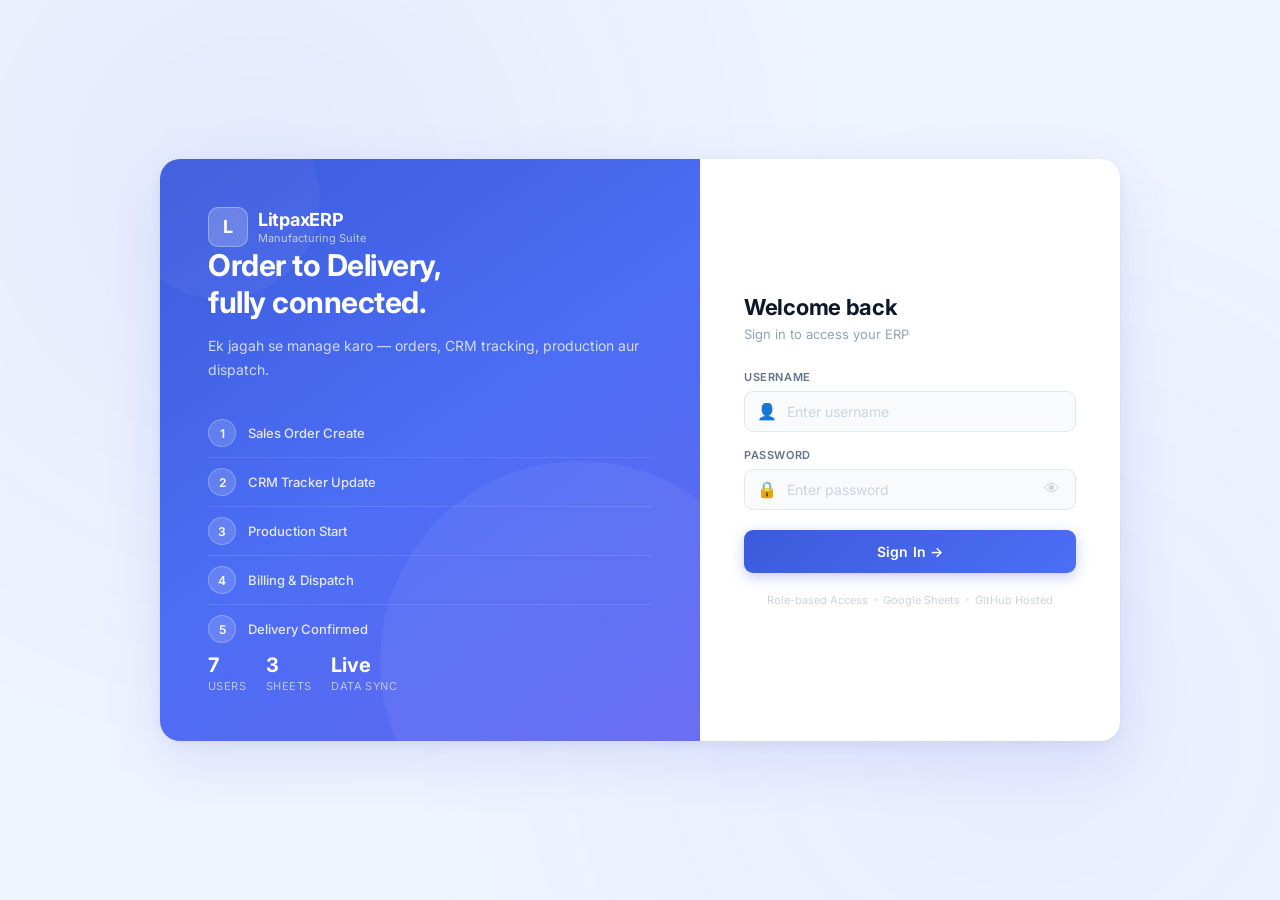
==== index.html @ b2c97452 "Update index.html" ====
<!DOCTYPE html>
<html lang="en">
<head>
<meta charset="UTF-8">
<meta name="viewport" content="width=device-width, initial-scale=1.0">
<title>LitpaxERP — Login</title>
<link href="https://fonts.googleapis.com/css2?family=Inter:wght@300;400;500;600;700&family=JetBrains+Mono:wght@400;500&display=swap" rel="stylesheet">
<style>
*{box-sizing:border-box;margin:0;padding:0;}
html,body{height:100%;}
body{
  font-family:'Inter',sans-serif;
  background:#F0F4FF;
  min-height:100vh;
  display:flex;
  align-items:center;
  justify-content:center;
  padding:20px;
}

/* BG PATTERN */
body::before{
  content:'';
  position:fixed;
  inset:0;
  background-image:
    radial-gradient(circle at 20% 20%, rgba(59,91,219,0.06) 0%, transparent 50%),
    radial-gradient(circle at 80% 80%, rgba(99,102,241,0.05) 0%, transparent 50%);
  pointer-events:none;
  z-index:0;
}

.wrap{
  position:relative;
  z-index:1;
  width:100%;
  max-width:960px;
  display:flex;
  border-radius:20px;
  overflow:hidden;
  box-shadow:0 20px 60px rgba(59,91,219,0.12),0 4px 16px rgba(0,0,0,0.06);
  min-height:540px;
}

/* LEFT */
.left{
  flex:1;
  background:linear-gradient(145deg,#3B5BDB 0%,#4C6EF5 50%,#6366F1 100%);
  padding:48px;
  display:flex;
  flex-direction:column;
  justify-content:space-between;
  position:relative;
  overflow:hidden;
}
.left::before{
  content:'';
  position:absolute;
  width:400px;height:400px;
  background:rgba(255,255,255,0.05);
  border-radius:50%;
  bottom:-120px;right:-80px;
}
.left::after{
  content:'';
  position:absolute;
  width:200px;height:200px;
  background:rgba(255,255,255,0.04);
  border-radius:50%;
  top:-60px;left:-40px;
}

.brand{display:flex;align-items:center;gap:10px;position:relative;z-index:1;}
.brand-mark{
  width:40px;height:40px;border-radius:10px;
  background:rgba(255,255,255,0.2);
  border:1px solid rgba(255,255,255,0.3);
  display:flex;align-items:center;justify-content:center;
  font-size:18px;font-weight:700;color:#fff;
}
.brand-name{font-size:18px;font-weight:700;color:#fff;letter-spacing:-0.3px;}
.brand-tag{font-size:11px;color:rgba(255,255,255,0.65);margin-top:1px;}

.left-mid{position:relative;z-index:1;}
.left-title{font-size:30px;font-weight:700;color:#fff;line-height:1.25;letter-spacing:-0.5px;margin-bottom:12px;}
.left-desc{font-size:14px;color:rgba(255,255,255,0.75);line-height:1.7;margin-bottom:28px;}

.flow-list{display:flex;flex-direction:column;gap:0;}
.flow-item{
  display:flex;align-items:center;gap:12px;
  padding:10px 0;
  border-bottom:1px solid rgba(255,255,255,0.1);
  position:relative;
}
.flow-item:last-child{border-bottom:none;}
.flow-num{
  width:28px;height:28px;border-radius:50%;
  background:rgba(255,255,255,0.15);
  border:1px solid rgba(255,255,255,0.25);
  display:flex;align-items:center;justify-content:center;
  font-size:12px;font-weight:600;color:#fff;flex-shrink:0;
}
.flow-text{font-size:13px;color:rgba(255,255,255,0.85);font-weight:500;}

.left-foot{
  position:relative;z-index:1;
  display:flex;gap:20px;
}
.left-stat{text-align:left;}
.left-stat-val{font-size:20px;font-weight:700;color:#fff;}
.left-stat-lbl{font-size:11px;color:rgba(255,255,255,0.6);margin-top:2px;text-transform:uppercase;letter-spacing:0.4px;}

/* RIGHT */
.right{
  width:420px;
  background:#fff;
  padding:48px 44px;
  display:flex;
  flex-direction:column;
  justify-content:center;
}

.form-head{margin-bottom:28px;}
.form-title{font-size:22px;font-weight:700;color:#0F172A;letter-spacing:-0.3px;margin-bottom:6px;}
.form-sub{font-size:13px;color:#94A3B8;}

.form-group{margin-bottom:16px;}
.form-label{
  display:block;font-size:11px;font-weight:600;
  color:#64748B;text-transform:uppercase;letter-spacing:0.6px;
  margin-bottom:7px;
}
.input-wrap{position:relative;}
.input-icon{
  position:absolute;left:13px;top:50%;transform:translateY(-50%);
  font-size:16px;color:#CBD5E1;pointer-events:none;
  transition:color 0.15s;
}
.input-wrap:focus-within .input-icon{color:#3B5BDB;}
input[type=text],input[type=password]{
  width:100%;
  padding:11px 13px 11px 42px;
  background:#F8FAFC;
  border:1.5px solid #E2E8F0;
  border-radius:9px;
  color:#0F172A;
  font-family:'Inter',sans-serif;
  font-size:14px;
  outline:none;
  transition:border-color 0.15s,background 0.15s,box-shadow 0.15s;
}
input:focus{
  border-color:#3B5BDB;
  background:#fff;
  box-shadow:0 0 0 3px rgba(59,91,219,0.1);
}
input::placeholder{color:#CBD5E1;}
.eye-btn{
  position:absolute;right:12px;top:50%;transform:translateY(-50%);
  background:none;border:none;color:#CBD5E1;cursor:pointer;
  font-size:16px;padding:4px;line-height:1;transition:color 0.15s;
}
.eye-btn:hover{color:#64748B;}

.err-box{
  display:none;align-items:center;gap:8px;
  background:#FEF2F2;border:1.5px solid #FECACA;
  border-radius:8px;padding:10px 13px;
  font-size:13px;color:#DC2626;margin-bottom:14px;
}
.err-box.show{display:flex;}

.btn-login{
  width:100%;padding:13px;
  background:linear-gradient(135deg,#3B5BDB,#4C6EF5);
  border:none;border-radius:9px;
  color:#fff;font-family:'Inter',sans-serif;
  font-size:14px;font-weight:600;
  cursor:pointer;
  display:flex;align-items:center;justify-content:center;gap:8px;
  transition:all 0.15s;
  box-shadow:0 4px 14px rgba(59,91,219,0.3);
  margin-top:4px;letter-spacing:0.1px;
}
.btn-login:hover{box-shadow:0 6px 20px rgba(59,91,219,0.4);transform:translateY(-1px);}
.btn-login:active{transform:scale(0.98);}
.btn-login:disabled{opacity:0.6;cursor:not-allowed;transform:none;}

.spinner{
  width:16px;height:16px;
  border:2px solid rgba(255,255,255,0.3);
  border-top-color:#fff;border-radius:50%;
  animation:spin 0.7s linear infinite;display:none;
}
@keyframes spin{to{transform:rotate(360deg);}}

/* QUICK ACCESS */
.quick-box{
  margin-top:20px;
  border:1.5px solid #EEF2FF;
  border-radius:10px;
  overflow:hidden;
}
.quick-head{
  background:#EEF2FF;
  padding:8px 14px;
  font-size:10px;font-weight:700;
  color:#3B5BDB;text-transform:uppercase;
  letter-spacing:0.8px;
  display:flex;align-items:center;gap:6px;
}
.quick-item{
  display:flex;align-items:center;justify-content:space-between;
  padding:8px 14px;cursor:pointer;
  border-bottom:1px solid #F1F5F9;
  transition:background 0.12s;
}
.quick-item:last-child{border-bottom:none;}
.quick-item:hover{background:#F8FAFF;}
.quick-role{font-size:12px;font-weight:500;color:#475569;}
.quick-user{
  font-family:'JetBrains Mono',monospace;
  font-size:11px;color:#3B5BDB;
  background:#EEF2FF;
  padding:3px 9px;border-radius:5px;font-weight:500;
}
.quick-hint{
  font-size:11px;color:#94A3B8;
  text-align:center;padding:8px;
  background:#FAFAFA;border-top:1px solid #F1F5F9;
}

.bottom-bar{
  display:flex;align-items:center;justify-content:center;
  gap:6px;margin-top:20px;
  font-size:11px;color:#CBD5E1;
}
.dot{width:3px;height:3px;border-radius:50%;background:#E2E8F0;}

/* Tablet */
@media(max-width:900px){
  .wrap{max-width:700px;}
  .left{padding:36px 32px;}
  .right{width:340px;padding:40px 32px;}
  .left-title{font-size:24px;}
}

/* Mobile */
@media(max-width:700px){
  .left{display:none;}
  .right{width:100%;padding:36px 28px;}
  .wrap{max-width:100%;border-radius:16px;min-height:auto;}
  body{padding:16px;align-items:center;}
}

/* Small mobile */
@media(max-width:400px){
  .right{padding:28px 20px;}
  .form-title{font-size:20px;}
  .btn-login{padding:12px;}
  body{padding:12px;}
}
</style>
</head>
<body>

<div class="wrap">

  <!-- LEFT -->
  <div class="left">
    <div class="brand">
      <div class="brand-mark">L</div>
      <div>
        <div class="brand-name">LitpaxERP</div>
        <div class="brand-tag">Manufacturing Suite</div>
      </div>
    </div>

    <div class="left-mid">
      <div class="left-title">Order to Delivery,<br>fully connected.</div>
      <div class="left-desc">Ek jagah se manage karo — orders, CRM tracking, production aur dispatch.</div>
      <div class="flow-list">
        <div class="flow-item"><div class="flow-num">1</div><div class="flow-text">Sales Order Create</div></div>
        <div class="flow-item"><div class="flow-num">2</div><div class="flow-text">CRM Tracker Update</div></div>
        <div class="flow-item"><div class="flow-num">3</div><div class="flow-text">Production Start</div></div>
        <div class="flow-item"><div class="flow-num">4</div><div class="flow-text">Billing & Dispatch</div></div>
        <div class="flow-item"><div class="flow-num">5</div><div class="flow-text">Delivery Confirmed</div></div>
      </div>
    </div>

    <div class="left-foot">
      <div class="left-stat"><div class="left-stat-val">7</div><div class="left-stat-lbl">Users</div></div>
      <div class="left-stat"><div class="left-stat-val">3</div><div class="left-stat-lbl">Sheets</div></div>
      <div class="left-stat"><div class="left-stat-val">Live</div><div class="left-stat-lbl">Data Sync</div></div>
    </div>
  </div>

  <!-- RIGHT -->
  <div class="right">
    <div class="form-head">
      <div class="form-title">Welcome back</div>
      <div class="form-sub">Sign in to access your ERP</div>
    </div>

    <div class="err-box" id="errBox">
      <span>⚠</span><span id="errTxt">Invalid credentials</span>
    </div>

    <div class="form-group">
      <label class="form-label">Username</label>
      <div class="input-wrap">
        <span class="input-icon">👤</span>
        <input type="text" id="uname" placeholder="Enter username" autocomplete="username">
      </div>
    </div>

    <div class="form-group">
      <label class="form-label">Password</label>
      <div class="input-wrap">
        <span class="input-icon">🔒</span>
        <input type="password" id="pword" placeholder="Enter password" autocomplete="current-password">
        <button class="eye-btn" onclick="toggleEye()">👁</button>
      </div>
    </div>

    <button class="btn-login" id="loginBtn" onclick="doLogin()">
      <div class="spinner" id="spin"></div>
      <span id="btnTxt">Sign In →</span>
    </button>



    <div class="bottom-bar">
      <span>Role-based Access</span><div class="dot"></div>
      <span>Google Sheets</span><div class="dot"></div>
      <span>GitHub Hosted</span>
    </div>
  </div>

</div>

<script>
const API='https://script.google.com/macros/s/AKfycbzCTZAevauD6SlK-F3lDnTPwK_LBGmGgF4tZtJoOmM29NCnWnhcChgWjzxtUrxugP7SqA/exec';

document.getElementById('pword').addEventListener('keydown',e=>{if(e.key==='Enter')doLogin();});
document.getElementById('uname').addEventListener('keydown',e=>{if(e.key==='Enter')document.getElementById('pword').focus();});

function toggleEye(){
  const i=document.getElementById('pword');
  i.type=i.type==='password'?'text':'password';
}

function setLoad(on){
  document.getElementById('loginBtn').disabled=on;
  document.getElementById('spin').style.display=on?'block':'none';
  document.getElementById('btnTxt').textContent=on?'Signing in...':'Sign In →';
}

function showErr(m){
  document.getElementById('errTxt').textContent=m;
  document.getElementById('errBox').classList.add('show');
}

function hideErr(){document.getElementById('errBox').classList.remove('show');}

function doLogin(){
  const u=document.getElementById('uname').value.trim();
  const p=document.getElementById('pword').value.trim();
  if(!u||!p){showErr('Username aur password dono bharein');return;}
  hideErr();setLoad(true);window._done=false;
  const s=document.createElement('script');
  s.src=`${API}?action=login&username=${encodeURIComponent(u)}&password=${encodeURIComponent(p)}&callback=onLogin`;
  s.onerror=()=>{setLoad(false);showErr('Network error — dobara try karein');};
  document.body.appendChild(s);
  setTimeout(()=>{if(!window._done){setLoad(false);showErr('Timeout — please retry');}},12000);
}

function onLogin(res){
  window._done=true;setLoad(false);
  if(res.success){
    sessionStorage.setItem('erp_user',JSON.stringify(res.user));
    window.location.href='app.html';
  }else{
    showErr(res.message||'Login failed');
  }
}
</script>
</body>
</html>
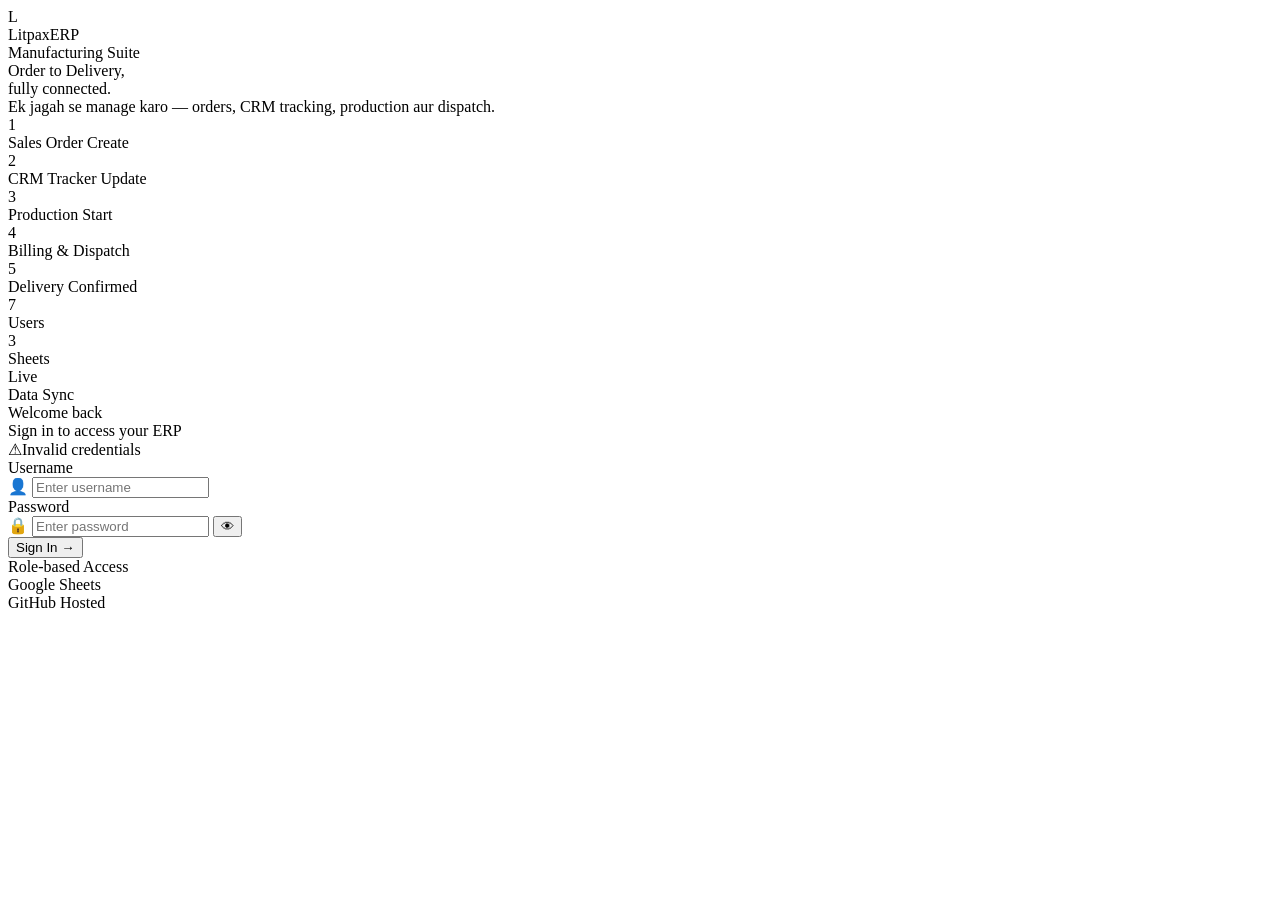
==== commit 4a78123a: "Update index.html" ====
--- a/index.html
+++ b/index.html
@@ -5,262 +5,7 @@
 <meta name="viewport" content="width=device-width, initial-scale=1.0">
 <title>LitpaxERP — Login</title>
 <link href="https://fonts.googleapis.com/css2?family=Inter:wght@300;400;500;600;700&family=JetBrains+Mono:wght@400;500&display=swap" rel="stylesheet">
-<style>
-*{box-sizing:border-box;margin:0;padding:0;}
-html,body{height:100%;}
-body{
-  font-family:'Inter',sans-serif;
-  background:#F0F4FF;
-  min-height:100vh;
-  display:flex;
-  align-items:center;
-  justify-content:center;
-  padding:20px;
-}
-
-/* BG PATTERN */
-body::before{
-  content:'';
-  position:fixed;
-  inset:0;
-  background-image:
-    radial-gradient(circle at 20% 20%, rgba(59,91,219,0.06) 0%, transparent 50%),
-    radial-gradient(circle at 80% 80%, rgba(99,102,241,0.05) 0%, transparent 50%);
-  pointer-events:none;
-  z-index:0;
-}
-
-.wrap{
-  position:relative;
-  z-index:1;
-  width:100%;
-  max-width:960px;
-  display:flex;
-  border-radius:20px;
-  overflow:hidden;
-  box-shadow:0 20px 60px rgba(59,91,219,0.12),0 4px 16px rgba(0,0,0,0.06);
-  min-height:540px;
-}
-
-/* LEFT */
-.left{
-  flex:1;
-  background:linear-gradient(145deg,#3B5BDB 0%,#4C6EF5 50%,#6366F1 100%);
-  padding:48px;
-  display:flex;
-  flex-direction:column;
-  justify-content:space-between;
-  position:relative;
-  overflow:hidden;
-}
-.left::before{
-  content:'';
-  position:absolute;
-  width:400px;height:400px;
-  background:rgba(255,255,255,0.05);
-  border-radius:50%;
-  bottom:-120px;right:-80px;
-}
-.left::after{
-  content:'';
-  position:absolute;
-  width:200px;height:200px;
-  background:rgba(255,255,255,0.04);
-  border-radius:50%;
-  top:-60px;left:-40px;
-}
-
-.brand{display:flex;align-items:center;gap:10px;position:relative;z-index:1;}
-.brand-mark{
-  width:40px;height:40px;border-radius:10px;
-  background:rgba(255,255,255,0.2);
-  border:1px solid rgba(255,255,255,0.3);
-  display:flex;align-items:center;justify-content:center;
-  font-size:18px;font-weight:700;color:#fff;
-}
-.brand-name{font-size:18px;font-weight:700;color:#fff;letter-spacing:-0.3px;}
-.brand-tag{font-size:11px;color:rgba(255,255,255,0.65);margin-top:1px;}
-
-.left-mid{position:relative;z-index:1;}
-.left-title{font-size:30px;font-weight:700;color:#fff;line-height:1.25;letter-spacing:-0.5px;margin-bottom:12px;}
-.left-desc{font-size:14px;color:rgba(255,255,255,0.75);line-height:1.7;margin-bottom:28px;}
-
-.flow-list{display:flex;flex-direction:column;gap:0;}
-.flow-item{
-  display:flex;align-items:center;gap:12px;
-  padding:10px 0;
-  border-bottom:1px solid rgba(255,255,255,0.1);
-  position:relative;
-}
-.flow-item:last-child{border-bottom:none;}
-.flow-num{
-  width:28px;height:28px;border-radius:50%;
-  background:rgba(255,255,255,0.15);
-  border:1px solid rgba(255,255,255,0.25);
-  display:flex;align-items:center;justify-content:center;
-  font-size:12px;font-weight:600;color:#fff;flex-shrink:0;
-}
-.flow-text{font-size:13px;color:rgba(255,255,255,0.85);font-weight:500;}
-
-.left-foot{
-  position:relative;z-index:1;
-  display:flex;gap:20px;
-}
-.left-stat{text-align:left;}
-.left-stat-val{font-size:20px;font-weight:700;color:#fff;}
-.left-stat-lbl{font-size:11px;color:rgba(255,255,255,0.6);margin-top:2px;text-transform:uppercase;letter-spacing:0.4px;}
-
-/* RIGHT */
-.right{
-  width:420px;
-  background:#fff;
-  padding:48px 44px;
-  display:flex;
-  flex-direction:column;
-  justify-content:center;
-}
-
-.form-head{margin-bottom:28px;}
-.form-title{font-size:22px;font-weight:700;color:#0F172A;letter-spacing:-0.3px;margin-bottom:6px;}
-.form-sub{font-size:13px;color:#94A3B8;}
-
-.form-group{margin-bottom:16px;}
-.form-label{
-  display:block;font-size:11px;font-weight:600;
-  color:#64748B;text-transform:uppercase;letter-spacing:0.6px;
-  margin-bottom:7px;
-}
-.input-wrap{position:relative;}
-.input-icon{
-  position:absolute;left:13px;top:50%;transform:translateY(-50%);
-  font-size:16px;color:#CBD5E1;pointer-events:none;
-  transition:color 0.15s;
-}
-.input-wrap:focus-within .input-icon{color:#3B5BDB;}
-input[type=text],input[type=password]{
-  width:100%;
-  padding:11px 13px 11px 42px;
-  background:#F8FAFC;
-  border:1.5px solid #E2E8F0;
-  border-radius:9px;
-  color:#0F172A;
-  font-family:'Inter',sans-serif;
-  font-size:14px;
-  outline:none;
-  transition:border-color 0.15s,background 0.15s,box-shadow 0.15s;
-}
-input:focus{
-  border-color:#3B5BDB;
-  background:#fff;
-  box-shadow:0 0 0 3px rgba(59,91,219,0.1);
-}
-input::placeholder{color:#CBD5E1;}
-.eye-btn{
-  position:absolute;right:12px;top:50%;transform:translateY(-50%);
-  background:none;border:none;color:#CBD5E1;cursor:pointer;
-  font-size:16px;padding:4px;line-height:1;transition:color 0.15s;
-}
-.eye-btn:hover{color:#64748B;}
-
-.err-box{
-  display:none;align-items:center;gap:8px;
-  background:#FEF2F2;border:1.5px solid #FECACA;
-  border-radius:8px;padding:10px 13px;
-  font-size:13px;color:#DC2626;margin-bottom:14px;
-}
-.err-box.show{display:flex;}
-
-.btn-login{
-  width:100%;padding:13px;
-  background:linear-gradient(135deg,#3B5BDB,#4C6EF5);
-  border:none;border-radius:9px;
-  color:#fff;font-family:'Inter',sans-serif;
-  font-size:14px;font-weight:600;
-  cursor:pointer;
-  display:flex;align-items:center;justify-content:center;gap:8px;
-  transition:all 0.15s;
-  box-shadow:0 4px 14px rgba(59,91,219,0.3);
-  margin-top:4px;letter-spacing:0.1px;
-}
-.btn-login:hover{box-shadow:0 6px 20px rgba(59,91,219,0.4);transform:translateY(-1px);}
-.btn-login:active{transform:scale(0.98);}
-.btn-login:disabled{opacity:0.6;cursor:not-allowed;transform:none;}
-
-.spinner{
-  width:16px;height:16px;
-  border:2px solid rgba(255,255,255,0.3);
-  border-top-color:#fff;border-radius:50%;
-  animation:spin 0.7s linear infinite;display:none;
-}
-@keyframes spin{to{transform:rotate(360deg);}}
-
-/* QUICK ACCESS */
-.quick-box{
-  margin-top:20px;
-  border:1.5px solid #EEF2FF;
-  border-radius:10px;
-  overflow:hidden;
-}
-.quick-head{
-  background:#EEF2FF;
-  padding:8px 14px;
-  font-size:10px;font-weight:700;
-  color:#3B5BDB;text-transform:uppercase;
-  letter-spacing:0.8px;
-  display:flex;align-items:center;gap:6px;
-}
-.quick-item{
-  display:flex;align-items:center;justify-content:space-between;
-  padding:8px 14px;cursor:pointer;
-  border-bottom:1px solid #F1F5F9;
-  transition:background 0.12s;
-}
-.quick-item:last-child{border-bottom:none;}
-.quick-item:hover{background:#F8FAFF;}
-.quick-role{font-size:12px;font-weight:500;color:#475569;}
-.quick-user{
-  font-family:'JetBrains Mono',monospace;
-  font-size:11px;color:#3B5BDB;
-  background:#EEF2FF;
-  padding:3px 9px;border-radius:5px;font-weight:500;
-}
-.quick-hint{
-  font-size:11px;color:#94A3B8;
-  text-align:center;padding:8px;
-  background:#FAFAFA;border-top:1px solid #F1F5F9;
-}
-
-.bottom-bar{
-  display:flex;align-items:center;justify-content:center;
-  gap:6px;margin-top:20px;
-  font-size:11px;color:#CBD5E1;
-}
-.dot{width:3px;height:3px;border-radius:50%;background:#E2E8F0;}
-
-/* Tablet */
-@media(max-width:900px){
-  .wrap{max-width:700px;}
-  .left{padding:36px 32px;}
-  .right{width:340px;padding:40px 32px;}
-  .left-title{font-size:24px;}
-}
-
-/* Mobile */
-@media(max-width:700px){
-  .left{display:none;}
-  .right{width:100%;padding:36px 28px;}
-  .wrap{max-width:100%;border-radius:16px;min-height:auto;}
-  body{padding:16px;align-items:center;}
-}
-
-/* Small mobile */
-@media(max-width:400px){
-  .right{padding:28px 20px;}
-  .form-title{font-size:20px;}
-  .btn-login{padding:12px;}
-  body{padding:12px;}
-}
-</style>
+<link rel="stylesheet" href="index.css">
 </head>
 <body>
 
@@ -328,8 +73,6 @@
       <span id="btnTxt">Sign In →</span>
     </button>
 
-
-
     <div class="bottom-bar">
       <span>Role-based Access</span><div class="dot"></div>
       <span>Google Sheets</span><div class="dot"></div>
@@ -339,51 +82,6 @@
 
 </div>
 
-<script>
-const API='https://script.google.com/macros/s/AKfycbzCTZAevauD6SlK-F3lDnTPwK_LBGmGgF4tZtJoOmM29NCnWnhcChgWjzxtUrxugP7SqA/exec';
-
-document.getElementById('pword').addEventListener('keydown',e=>{if(e.key==='Enter')doLogin();});
-document.getElementById('uname').addEventListener('keydown',e=>{if(e.key==='Enter')document.getElementById('pword').focus();});
-
-function toggleEye(){
-  const i=document.getElementById('pword');
-  i.type=i.type==='password'?'text':'password';
-}
-
-function setLoad(on){
-  document.getElementById('loginBtn').disabled=on;
-  document.getElementById('spin').style.display=on?'block':'none';
-  document.getElementById('btnTxt').textContent=on?'Signing in...':'Sign In →';
-}
-
-function showErr(m){
-  document.getElementById('errTxt').textContent=m;
-  document.getElementById('errBox').classList.add('show');
-}
-
-function hideErr(){document.getElementById('errBox').classList.remove('show');}
-
-function doLogin(){
-  const u=document.getElementById('uname').value.trim();
-  const p=document.getElementById('pword').value.trim();
-  if(!u||!p){showErr('Username aur password dono bharein');return;}
-  hideErr();setLoad(true);window._done=false;
-  const s=document.createElement('script');
-  s.src=`${API}?action=login&username=${encodeURIComponent(u)}&password=${encodeURIComponent(p)}&callback=onLogin`;
-  s.onerror=()=>{setLoad(false);showErr('Network error — dobara try karein');};
-  document.body.appendChild(s);
-  setTimeout(()=>{if(!window._done){setLoad(false);showErr('Timeout — please retry');}},12000);
-}
-
-function onLogin(res){
-  window._done=true;setLoad(false);
-  if(res.success){
-    sessionStorage.setItem('erp_user',JSON.stringify(res.user));
-    window.location.href='app.html';
-  }else{
-    showErr(res.message||'Login failed');
-  }
-}
-</script>
+<script src="index.js"></script>
 </body>
 </html>
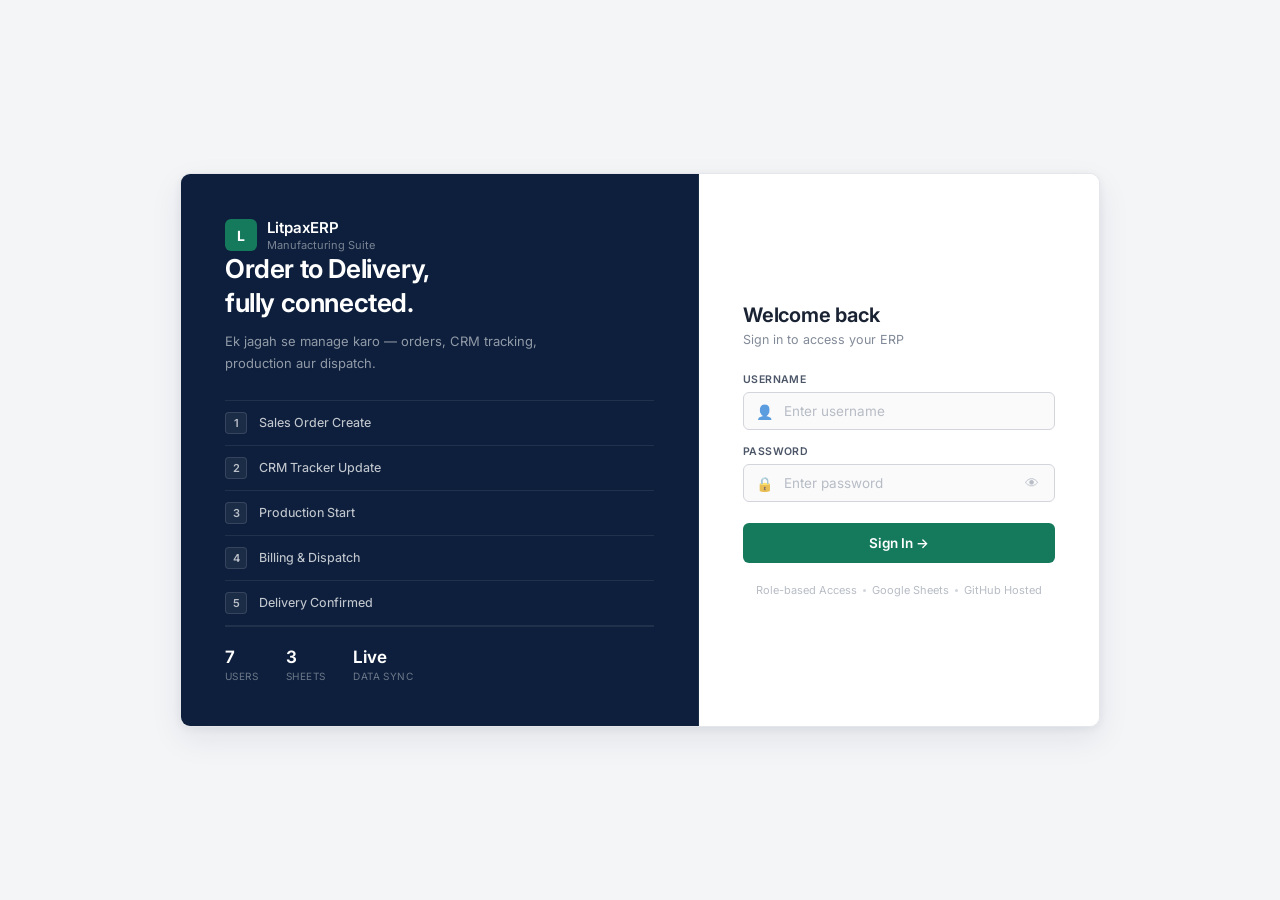
==== commit e7109325: "Update index.html" ====
--- a/index.html
+++ b/index.html
@@ -82,6 +82,7 @@
 
 </div>
 
+<script src="config.js"></script>
 <script src="index.js"></script>
 </body>
 </html>
--- a/index.css
+++ b/index.css
@@ -0,0 +1,227 @@
+*{box-sizing:border-box;margin:0;padding:0;}
+html,body{height:100%;}
+body{
+  font-family:'Inter',sans-serif;
+  background:#F4F5F7;
+  min-height:100vh;
+  display:flex;
+  align-items:center;
+  justify-content:center;
+  padding:20px;
+}
+
+.wrap{
+  position:relative;
+  z-index:1;
+  width:100%;
+  max-width:920px;
+  display:flex;
+  border-radius:10px;
+  overflow:hidden;
+  box-shadow:0 2px 8px rgba(13,31,60,0.06), 0 12px 32px rgba(13,31,60,0.08);
+  min-height:520px;
+  border:1px solid #E4E6EA;
+}
+
+/* LEFT — flat navy, no gradient blobs, structured like an MNC product panel */
+.left{
+  flex:1;
+  background:#0D1F3C;
+  padding:44px;
+  display:flex;
+  flex-direction:column;
+  justify-content:space-between;
+  position:relative;
+  border-right:1px solid rgba(255,255,255,0.06);
+}
+
+.brand{display:flex;align-items:center;gap:10px;position:relative;z-index:1;}
+.brand-mark{
+  width:32px;height:32px;border-radius:6px;
+  background:#157A5C;
+  display:flex;align-items:center;justify-content:center;
+  font-size:14px;font-weight:700;color:#fff;
+}
+.brand-name{font-size:15px;font-weight:600;color:#fff;letter-spacing:-0.1px;}
+.brand-tag{font-size:11px;color:rgba(255,255,255,0.45);margin-top:1px;}
+
+.left-mid{position:relative;z-index:1;}
+.left-title{font-size:26px;font-weight:650;color:#fff;line-height:1.3;letter-spacing:-0.4px;margin-bottom:10px;}
+.left-desc{font-size:13px;color:rgba(255,255,255,0.55);line-height:1.7;margin-bottom:26px;max-width:340px;}
+
+.flow-list{display:flex;flex-direction:column;gap:0;border-top:1px solid rgba(255,255,255,0.08);}
+.flow-item{
+  display:flex;align-items:center;gap:12px;
+  padding:11px 0;
+  border-bottom:1px solid rgba(255,255,255,0.08);
+}
+.flow-num{
+  width:22px;height:22px;border-radius:4px;
+  background:rgba(255,255,255,0.06);
+  border:1px solid rgba(255,255,255,0.12);
+  display:flex;align-items:center;justify-content:center;
+  font-size:11px;font-weight:600;color:rgba(255,255,255,0.7);flex-shrink:0;
+}
+.flow-text{font-size:12.5px;color:rgba(255,255,255,0.75);font-weight:450;}
+
+.left-foot{
+  position:relative;z-index:1;
+  display:flex;gap:28px;
+  padding-top:20px;
+  border-top:1px solid rgba(255,255,255,0.08);
+}
+.left-stat{text-align:left;}
+.left-stat-val{font-size:17px;font-weight:650;color:#fff;}
+.left-stat-lbl{font-size:10px;color:rgba(255,255,255,0.4);margin-top:3px;text-transform:uppercase;letter-spacing:0.4px;}
+
+/* RIGHT */
+.right{
+  width:400px;
+  background:#fff;
+  padding:48px 44px;
+  display:flex;
+  flex-direction:column;
+  justify-content:center;
+}
+
+.form-head{margin-bottom:26px;}
+.form-title{font-size:20px;font-weight:650;color:#1A2333;letter-spacing:-0.2px;margin-bottom:5px;}
+.form-sub{font-size:12.5px;color:#828A98;}
+
+.form-group{margin-bottom:15px;}
+.form-label{
+  display:block;font-size:10.5px;font-weight:600;
+  color:#4B5567;text-transform:uppercase;letter-spacing:0.4px;
+  margin-bottom:6px;
+}
+.input-wrap{position:relative;}
+.input-icon{
+  position:absolute;left:13px;top:50%;transform:translateY(-50%);
+  font-size:14px;color:#B7BCC5;pointer-events:none;
+  transition:color 0.15s;
+  opacity:0.7;
+}
+.input-wrap:focus-within .input-icon{color:#157A5C;opacity:1;}
+input[type=text],input[type=password]{
+  width:100%;
+  padding:10px 13px 10px 40px;
+  background:#FAFAFB;
+  border:1px solid #D2D5DB;
+  border-radius:6px;
+  color:#1A2333;
+  font-family:'Inter',sans-serif;
+  font-size:13.5px;
+  outline:none;
+  transition:border-color 0.15s,background 0.15s,box-shadow 0.15s;
+}
+input:focus{
+  border-color:#157A5C;
+  background:#fff;
+  box-shadow:0 0 0 3px rgba(21,122,92,0.08);
+}
+input::placeholder{color:#B7BCC5;}
+.eye-btn{
+  position:absolute;right:12px;top:50%;transform:translateY(-50%);
+  background:none;border:none;color:#B7BCC5;cursor:pointer;
+  font-size:14px;padding:4px;line-height:1;transition:color 0.15s;
+}
+.eye-btn:hover{color:#4B5567;}
+
+.err-box{
+  display:none;align-items:center;gap:8px;
+  background:#FBEFEE;border:1px solid #E3C5C2;
+  border-radius:6px;padding:10px 13px;
+  font-size:12.5px;color:#A3322B;margin-bottom:14px;
+}
+.err-box.show{display:flex;}
+
+.btn-login{
+  width:100%;padding:12px;
+  background:#157A5C;
+  border:none;border-radius:6px;
+  color:#fff;font-family:'Inter',sans-serif;
+  font-size:13.5px;font-weight:600;
+  cursor:pointer;
+  display:flex;align-items:center;justify-content:center;gap:8px;
+  transition:background 0.15s;
+  margin-top:6px;letter-spacing:0.1px;
+}
+.btn-login:hover{background:#11644A;}
+.btn-login:active{opacity:0.9;}
+.btn-login:disabled{opacity:0.55;cursor:not-allowed;}
+
+.spinner{
+  width:14px;height:14px;
+  border:2px solid rgba(255,255,255,0.3);
+  border-top-color:#fff;border-radius:50%;
+  animation:spin 0.7s linear infinite;display:none;
+}
+@keyframes spin{to{transform:rotate(360deg);}}
+
+/* QUICK ACCESS */
+.quick-box{
+  margin-top:20px;
+  border:1px solid #E4E6EA;
+  border-radius:8px;
+  overflow:hidden;
+}
+.quick-head{
+  background:#FAFAFB;
+  padding:8px 14px;
+  font-size:10px;font-weight:650;
+  color:#4B5567;text-transform:uppercase;
+  letter-spacing:0.5px;
+  display:flex;align-items:center;gap:6px;
+  border-bottom:1px solid #E4E6EA;
+}
+.quick-item{
+  display:flex;align-items:center;justify-content:space-between;
+  padding:8px 14px;cursor:pointer;
+  border-bottom:1px solid #F1F2F5;
+  transition:background 0.12s;
+}
+.quick-item:last-child{border-bottom:none;}
+.quick-item:hover{background:#FAFAFB;}
+.quick-role{font-size:12px;font-weight:500;color:#4B5567;}
+.quick-user{
+  font-family:'JetBrains Mono',monospace;
+  font-size:11px;color:#157A5C;
+  background:#EEF5F2;
+  padding:3px 8px;border-radius:4px;font-weight:500;
+}
+.quick-hint{
+  font-size:10.5px;color:#828A98;
+  text-align:center;padding:8px;
+  background:#FAFAFB;border-top:1px solid #F1F2F5;
+}
+
+.bottom-bar{
+  display:flex;align-items:center;justify-content:center;
+  gap:6px;margin-top:20px;
+  font-size:11px;color:#B7BCC5;
+}
+.dot{width:3px;height:3px;border-radius:50%;background:#D2D5DB;}
+
+/* Tablet */
+@media(max-width:900px){
+  .wrap{max-width:680px;}
+  .left{padding:34px 30px;}
+  .right{width:330px;padding:38px 30px;}
+  .left-title{font-size:22px;}
+}
+
+/* Mobile */
+@media(max-width:700px){
+  .left{display:none;}
+  .right{width:100%;padding:36px 28px;}
+  .wrap{max-width:100%;border-radius:8px;min-height:auto;}
+  body{padding:16px;align-items:center;}
+}
+
+/* Small mobile */
+@media(max-width:400px){
+  .right{padding:28px 20px;}
+  .form-title{font-size:18px;}
+  .btn-login{padding:11px;}
+  body{padding:12px;}
+}
